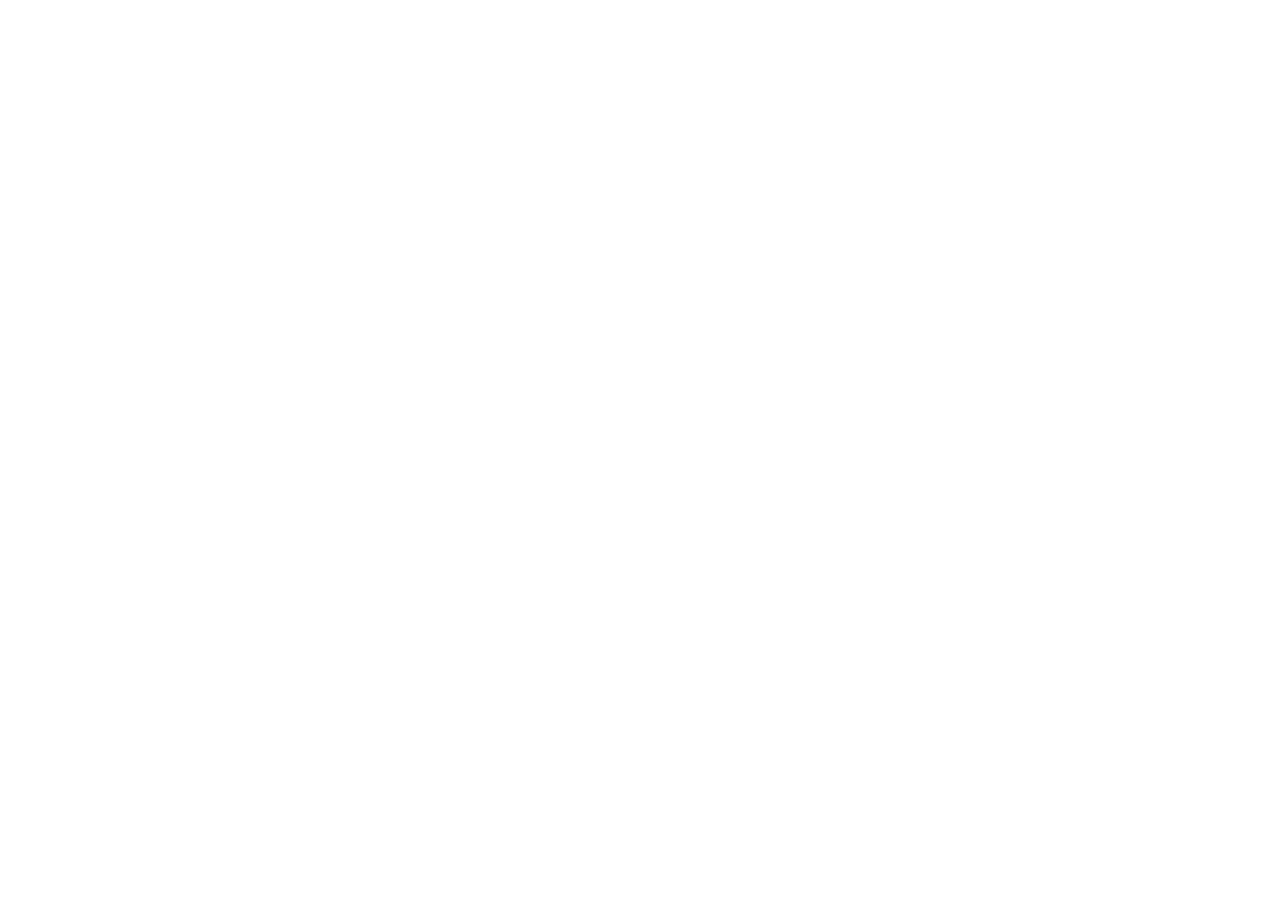
==== index.html @ 4a244398 "first-commit" ====
<!DOCTYPE html>
<html lang="jp">
<head>
  <meta charset="UTF-8">
  <meta http-equiv="X-UA-Compatible" content="IE=edge">
  <meta name="viewport" content="width=device-width, initial-scale=1.0">
  <link rel="stylesheet" href="css/riset.css">
  <link rel="stylesheet" href="css/index.css">
  <title>株式会社TECH</title>
</head>
<body>
  
</body>
</html>
---- css/riset.css ----
html,
body,
div,
span,
object,
iframe,
h1,
h2,
h3,
h4,
h5,
h6,
p,
blockquote,
pre,
abbr,
address,
cite,
code,
del,
dfn,
em,
img,
ins,
kbd,
q,
samp,
small,
strong,
sub,
sup,
var,
b,
i,
dl,
dt,
dd,
ol,
ul,
li,
fieldset,
form,
label,
legend,
table,
caption,
tbody,
tfoot,
thead,
tr,
th,
td,
article,
aside,
canvas,
details,
figcaption,
figure,
footer,
header,
hgroup,
menu,
nav,
section,
summary,
time,
mark,
audio,
video {
  margin: 0;
  padding: 0;
  border: 0;
  outline: 0;
  font-size: 100%;
  vertical-align: baseline;
  background: transparent;
}

body {
  line-height: 1;
}

article,
aside,
details,
figcaption,
figure,
footer,
header,
hgroup,
menu,
nav,
section {
  display: block;
}

nav ul {
  list-style: none;
}

blockquote,
q {
  quotes: none;
}

blockquote:before,
blockquote:after,
q:before,
q:after {
  content: "";
  content: none;
}

a {
  margin: 0;
  padding: 0;
  font-size: 100%;
  vertical-align: baseline;
  background: transparent;
}

/* change colours to suit your needs */
ins {
  background-color: #ff9;
  color: #000;
  text-decoration: none;
}

/* change colours to suit your needs */
mark {
  background-color: #ff9;
  color: #000;
  font-style: italic;
  font-weight: bold;
}

del {
  text-decoration: line-through;
}

abbr[title],
dfn[title] {
  border-bottom: 1px dotted;
  cursor: help;
}

table {
  border-collapse: collapse;
  border-spacing: 0;
}

/* change border colour to suit your needs */
hr {
  display: block;
  height: 1px;
  border: 0;
  border-top: 1px solid #cccccc;
  margin: 1em 0;
  padding: 0;
}

input,
select {
  vertical-align: middle;
}
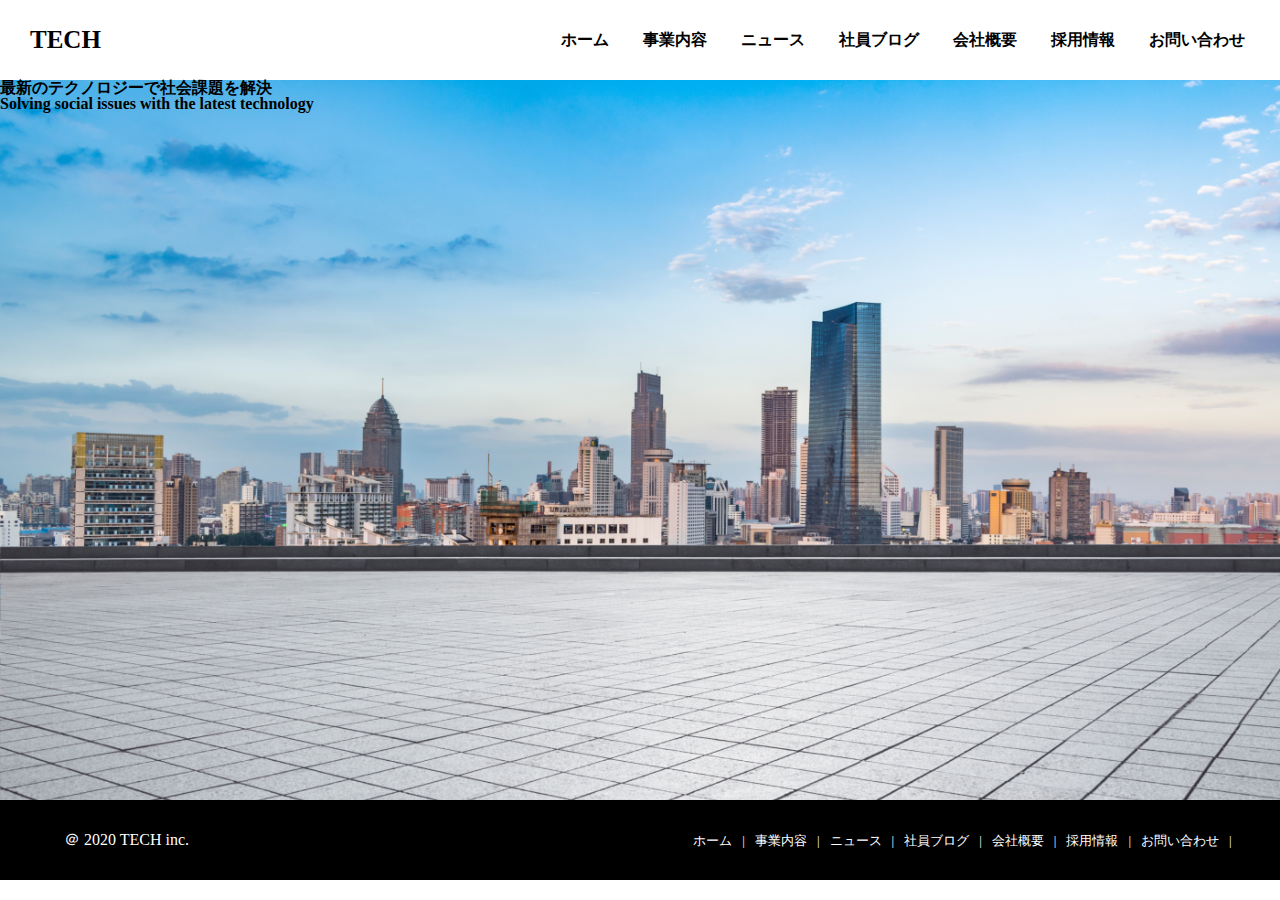
==== commit b551897e: "first-commit" ====
--- a/index.html
+++ b/index.html
@@ -9,6 +9,35 @@
   <title>株式会社TECH</title>
 </head>
 <body>
-  
+  <header>
+    <a href="index.html" class="header-ttl">TECH</a>
+    <ul class="header-nav">
+      <li class="header-li"><a href="index.html">ホーム</a></li>
+      <li class="header-li"><a href="">事業内容</a></li>
+      <li class="header-li"><a href="">ニュース</a></li>
+      <li class="header-li"><a href="">社員ブログ</a></li>
+      <li class="header-li"><a href="">会社概要</a></li>
+      <li class="header-li"><a href="">採用情報</a></li>
+      <li class="header-li"><a href="">お問い合わせ</a></li>
+    </ul>
+  </header>
+  <div class="eye-catch">
+    <h1 class="eye-catch-ttl">最新のテクノロジーで社会課題を解決</h1>
+    <h2 class="eye-catch-txt">Solving social issues with the latest technology</h2>
+  </div>
+  <main>
+  </main>
+  <footer>
+    <small class="footer-copyright">＠ 2020 TECH inc.</small>
+    <ul class="footer-nav">
+      <li class="footer-nav-li"><a href="">ホーム</a></li>
+      <li class="footer-nav-li"><a href="">事業内容</a></li>
+      <li class="footer-nav-li"><a href="">ニュース</a></li>
+      <li class="footer-nav-li"><a href="">社員ブログ</a></li>
+      <li class="footer-nav-li"><a href="">会社概要</a></li>
+      <li class="footer-nav-li"><a href="">採用情報</a></li>
+      <li class="footer-nav-li"><a href="">お問い合わせ</a></li>
+    </ul>
+  </footer>
 </body>
 </html>--- a/css/index.css
+++ b/css/index.css
@@ -0,0 +1,81 @@
+header{
+  width: 100vw;
+  height: 80px;
+  background-color: white;
+  display: flex;
+  justify-content: space-between;
+  align-items: center;
+  
+}
+
+.header-ttl{
+  display: inline-block;
+  font-size: 25px;
+  line-height: 80px;
+  margin-left: 30px;
+  text-decoration: none;
+  color:black;
+  font-weight: bold;
+}
+
+.header-nav{
+  list-style: none;
+  margin-right: 20px;
+}
+
+.header-li{
+  display: inline-block;
+  margin: 0 15px;
+}
+
+.header-li a{
+  text-decoration: none;
+  color: black;
+  font-weight: bold;
+}
+
+.eye-catch{
+  height: 80vh;
+  background-image: url(../img/mv.png);
+  background-size: cover;
+  background-repeat: no-repeat;
+  background-position: center;
+}
+
+
+
+footer{
+  width: 100vw;
+  height: 80px;
+  display: flex;
+  justify-content: space-between;
+  align-items: center;
+  background-color: black;
+}
+
+.footer-copyright{
+  margin-left: 5%;
+  color: white;
+}
+
+.footer-nav{
+  margin-right: 3%;
+  display: flex;
+}
+
+.footer-nav-li{
+  list-style: none;
+  font-size: small;
+  color: white;
+}
+
+.footer-nav-li a{
+  text-decoration: none;
+  color: white;
+}
+
+.footer-nav-li::after{
+  content: "|";
+  display: inline-block;
+  margin: 10px;
+}
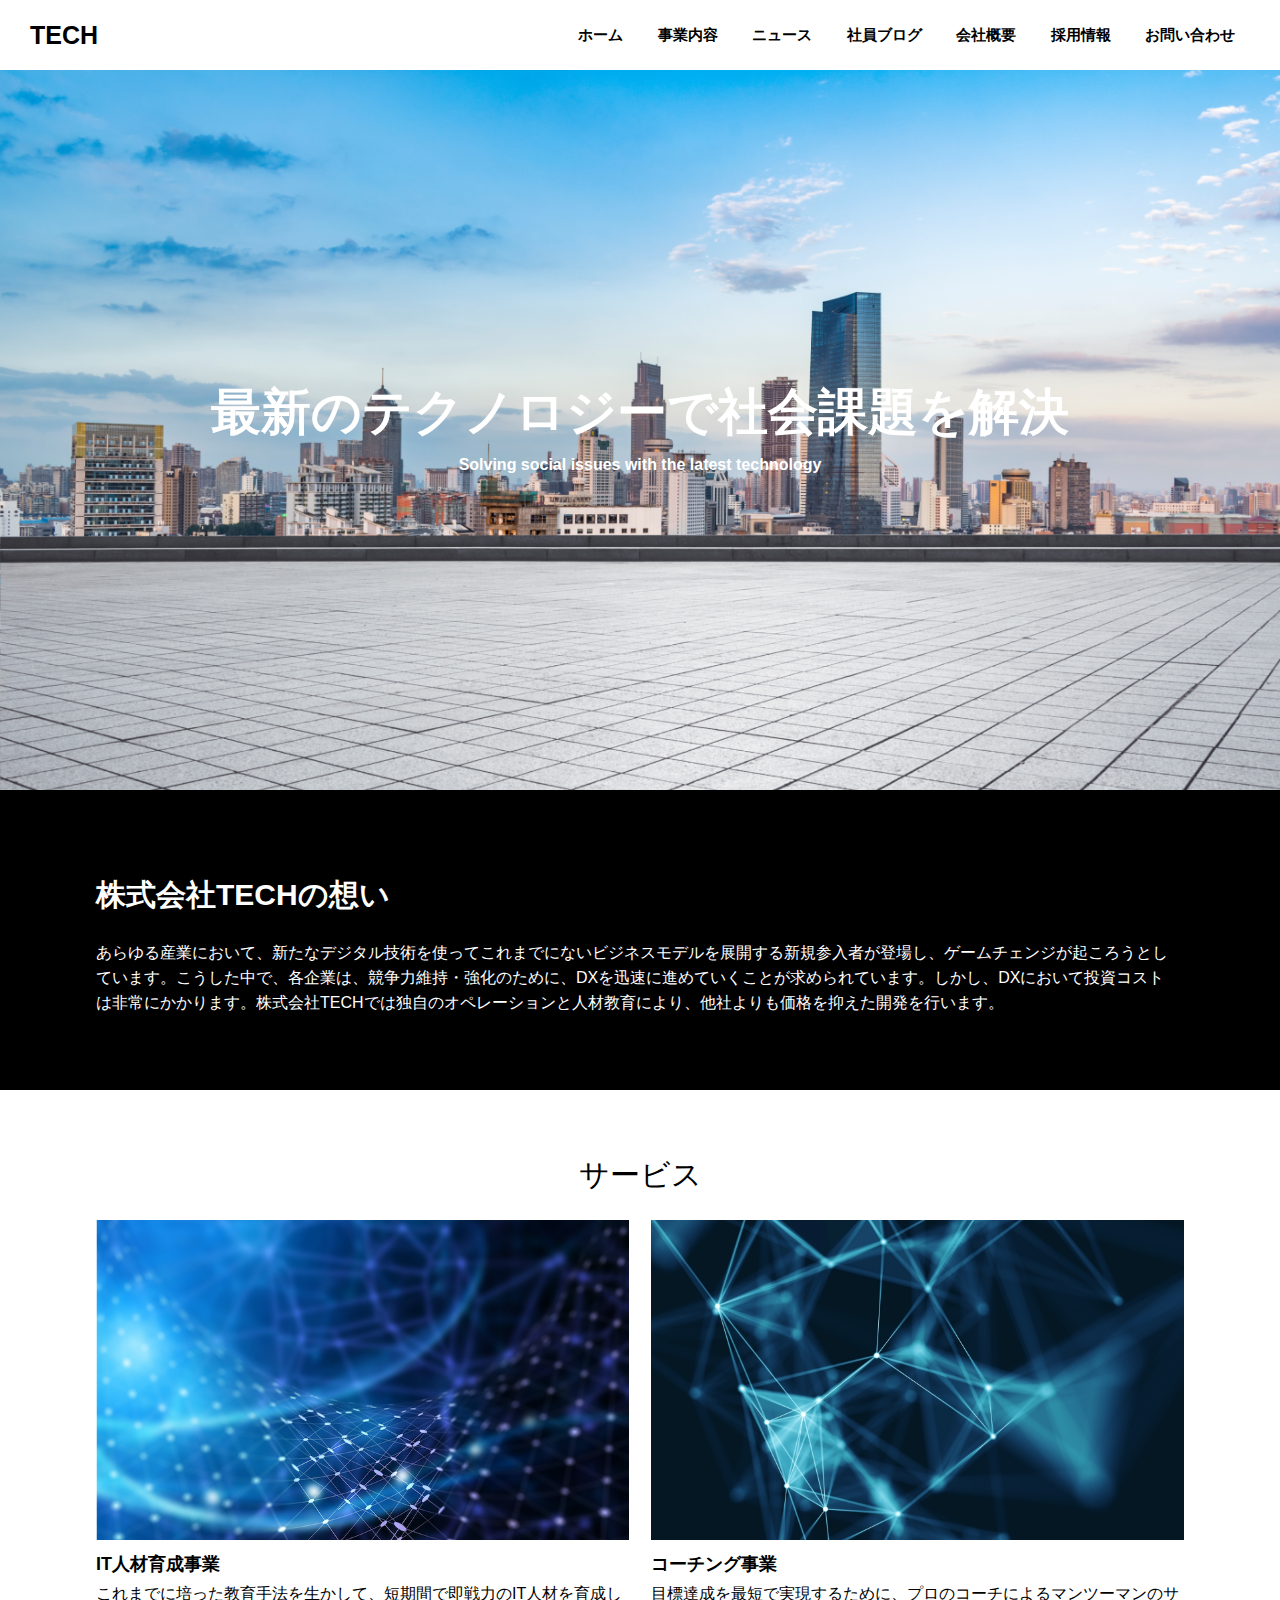
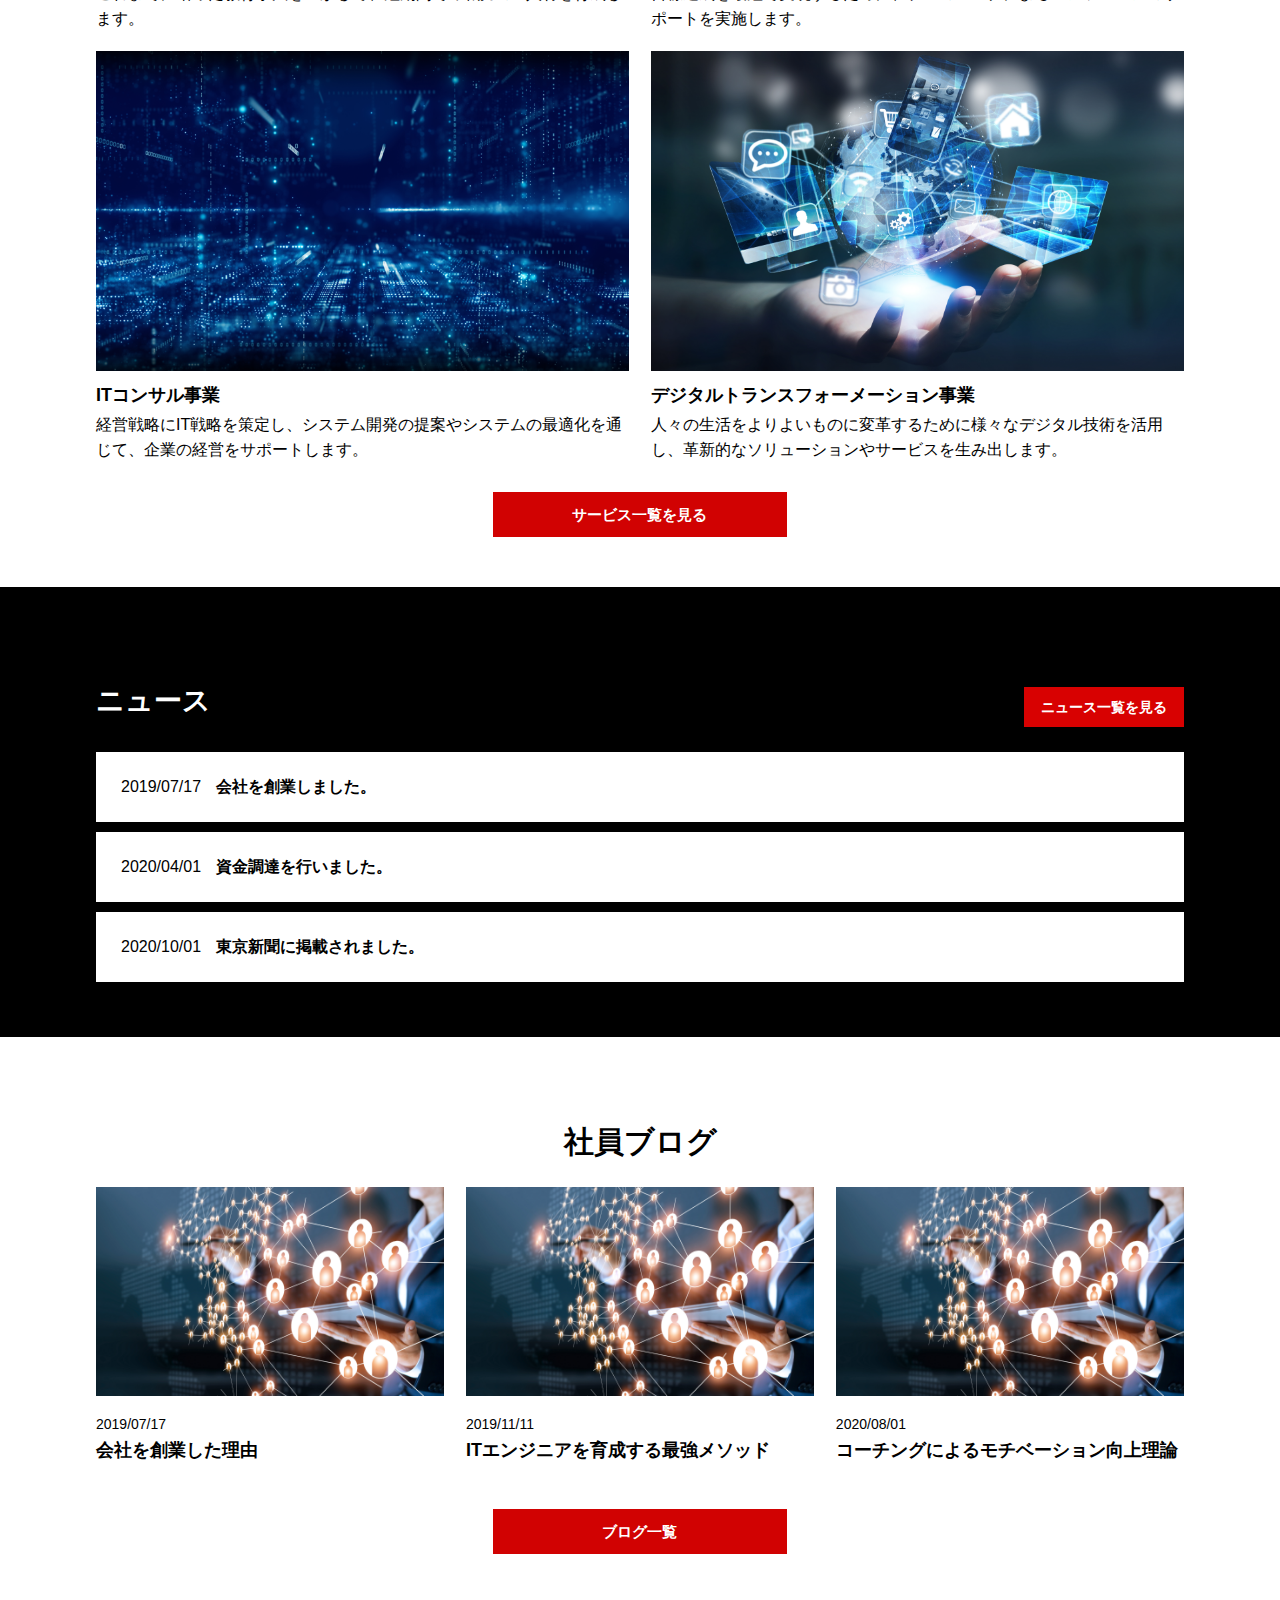
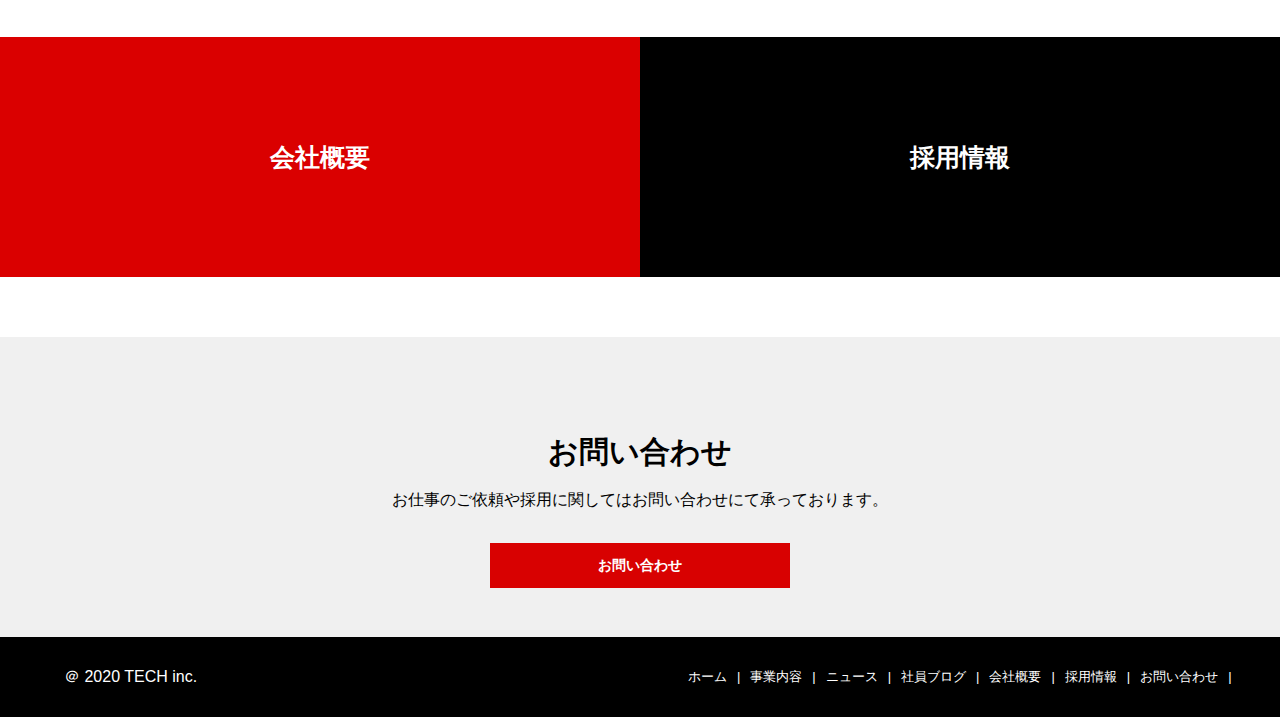
==== commit 538a3a29: "first-commit" ====
--- a/index.html
+++ b/index.html
@@ -13,12 +13,12 @@
     <a href="index.html" class="header-ttl">TECH</a>
     <ul class="header-nav">
       <li class="header-li"><a href="index.html">ホーム</a></li>
-      <li class="header-li"><a href="">事業内容</a></li>
-      <li class="header-li"><a href="">ニュース</a></li>
-      <li class="header-li"><a href="">社員ブログ</a></li>
-      <li class="header-li"><a href="">会社概要</a></li>
-      <li class="header-li"><a href="">採用情報</a></li>
-      <li class="header-li"><a href="">お問い合わせ</a></li>
+      <li class="header-li"><a href="service.html">事業内容</a></li>
+      <li class="header-li"><a href="news.html">ニュース</a></li>
+      <li class="header-li"><a href="blog.html">社員ブログ</a></li>
+      <li class="header-li"><a href="company.html">会社概要</a></li>
+      <li class="header-li"><a href="recruit.html">採用情報</a></li>
+      <li class="header-li"><a href="contact.html">お問い合わせ</a></li>
     </ul>
   </header>
   <div class="eye-catch">
@@ -26,17 +26,102 @@
     <h2 class="eye-catch-txt">Solving social issues with the latest technology</h2>
   </div>
   <main>
+    <div class="top-desc">
+      <div class="top-desc__ttl">株式会社TECHの想い</div>
+      <div class="top-desc__text">あらゆる産業において、新たなデジタル技術を使ってこれまでにないビジネスモデルを展開する新規参入者が登場し、ゲームチェンジが起ころうとし<br>ています。こうした中で、各企業は、競争力維持・強化のために、DXを迅速に進めていくことが求められています。しかし、DXにおいて投資コスト<br>は非常にかかります。株式会社TECHでは独自のオペレーションと人材教育により、他社よりも価格を抑えた開発を行います。</div>
+    </div>
+
+    <div class="main-service">
+      <div class="main-service__ttl">サービス</div>
+      <div class="main-service__cards">
+        <div class="main-service__card">
+          <img src="img/service1.png" alt="">
+          <div class="main-service__card--ttl">IT人材育成事業</div>
+          <div class="main-service__card--text">これまでに培った教育手法を生かして、短期間で即戦力のIT人材を育成します。</div>
+        </div>
+        <div class="main-service__card">
+          <img src="img/service2.png" alt="">
+          <div class="main-service__card--ttl">コーチング事業</div>
+          <div class="main-service__card--text">目標達成を最短で実現するために、プロのコーチによるマンツーマンのサポートを実施します。</div>
+        </div>
+        <div class="main-service__card">
+          <img src="img/service3.png" alt="">
+          <div class="main-service__card--ttl">ITコンサル事業</div>
+          <div class="main-service__card--text">経営戦略にIT戦略を策定し、システム開発の提案やシステムの最適化を通じて、企業の経営をサポートします。</div>
+        </div>
+        <div class="main-service__card">
+          <img src="img/service4.png" alt="">
+          <div class="main-service__card--ttl">デジタルトランスフォーメーション事業</div>
+          <div class="main-service__card--text">人々の生活をよりよいものに変革するために様々なデジタル技術を活用し、革新的なソリューションやサービスを生み出します。</div>
+        </div>
+      </div>
+      <a href="" class="main-service__menu">サービス一覧を見る</a>
+    </div>
+
+    <div class="news">
+      <div class="news-top">
+        <div class="news-ttl">ニュース</div>
+        <a href="" class="news-menu">ニュース一覧を見る</a>
+      </div>
+      <div class="news-li">
+        <a href="" class="news-content">
+          <div class="news-content__date">2019/07/17</div>
+          <div class="news-content__ttl">会社を創業しました。</div>
+        </a>
+        <a href="" class="news-content">
+          <div class="news-content__date">2020/04/01</div>
+          <div class="news-content__ttl">資金調達を行いました。</div>
+        </a>
+        <a href="" class="news-content">
+          <div class="news-content__date">2020/10/01</div>
+          <div class="news-content__ttl">東京新聞に掲載されました。</div>
+        </a>
+      </div>
+    </div>
+
+    <div class="blog">
+      <div class="blog-ttl">社員ブログ</div>
+      <div class="blog-contents">
+        <div class="blog-content">
+          <a href=""><img src="img/blog.png" alt=""></a>
+          <div class="blog-content-date">2019/07/17</div>
+          <a href="" class="blog-content-ttl">会社を創業した理由</a>
+        </div>
+        <div class="blog-content">
+          <a href=""><img src="img/blog.png" alt=""></a>
+          <div class="blog-content-date">2019/11/11</div>
+          <a href="" class="blog-content-ttl">ITエンジニアを育成する最強メソッド</a>
+        </div>
+        <div class="blog-content">
+          <a href=""><img src="img/blog.png" alt=""></a>
+          <div class="blog-content-date">2020/08/01</div>
+          <a href="" class="blog-content-ttl">コーチングによるモチベーション向上理論</a>
+        </div>
+      </div>
+      <a href="" class="blog-content-menu">ブログ一覧</a>
+    </div>
+
+    <div class="info">
+      <a href="" class="info-summary">会社概要</a>
+      <a href="" class="info-concept">採用情報</a>
+    </div>
+    
+    <div class="form">
+      <div class="form-ttl">お問い合わせ</div>
+      <div class="form-text">お仕事のご依頼や採用に関してはお問い合わせにて承っております。</div>
+      <a href="" class="form-menu">お問い合わせ</a>
+    </div>
   </main>
   <footer>
     <small class="footer-copyright">＠ 2020 TECH inc.</small>
     <ul class="footer-nav">
-      <li class="footer-nav-li"><a href="">ホーム</a></li>
-      <li class="footer-nav-li"><a href="">事業内容</a></li>
-      <li class="footer-nav-li"><a href="">ニュース</a></li>
-      <li class="footer-nav-li"><a href="">社員ブログ</a></li>
-      <li class="footer-nav-li"><a href="">会社概要</a></li>
-      <li class="footer-nav-li"><a href="">採用情報</a></li>
-      <li class="footer-nav-li"><a href="">お問い合わせ</a></li>
+      <li class="footer-nav-li"><a href="index.html">ホーム</a></li>
+      <li class="footer-nav-li"><a href="service.html">事業内容</a></li>
+      <li class="footer-nav-li"><a href="news.html">ニュース</a></li>
+      <li class="footer-nav-li"><a href="blog.html">社員ブログ</a></li>
+      <li class="footer-nav-li"><a href="company.html">会社概要</a></li>
+      <li class="footer-nav-li"><a href="recruit.html">採用情報</a></li>
+      <li class="footer-nav-li"><a href="contact.html">お問い合わせ</a></li>
     </ul>
   </footer>
 </body>
--- a/css/index.css
+++ b/css/index.css
@@ -1,17 +1,22 @@
+body{
+  font-family: "Hiragino Kaku Gothic Pro", "ヒラギノ角ゴ Pro", "Yu Gothic Medium", "游ゴシック Medium", sans-serif;
+}
+
 header{
   width: 100vw;
-  height: 80px;
+  height: 70px;
   background-color: white;
   display: flex;
   justify-content: space-between;
   align-items: center;
-  
+  position: fixed;
+  top: 0;
 }
 
 .header-ttl{
   display: inline-block;
   font-size: 25px;
-  line-height: 80px;
+  line-height: 70px;
   margin-left: 30px;
   text-decoration: none;
   color:black;
@@ -20,7 +25,7 @@
 
 .header-nav{
   list-style: none;
-  margin-right: 20px;
+  margin-right: 30px;
 }
 
 .header-li{
@@ -32,16 +37,291 @@
   text-decoration: none;
   color: black;
   font-weight: bold;
+  font-size: 15px;
 }
 
 .eye-catch{
+  width: 100vw;
   height: 80vh;
   background-image: url(../img/mv.png);
   background-size: cover;
   background-repeat: no-repeat;
   background-position: center;
-}
-
+  display: flex;
+  flex-direction: column;
+  justify-content: center;
+  align-items: center;
+  margin-top: 70px;
+}
+
+.eye-catch-ttl{
+  color: white;
+  font-size: 50px;
+  font-weight: bold;
+  margin-bottom: 20px;
+  font-family:"Hiragino Kaku Gothic Pro", "ヒラギノ角ゴ Pro", "Yu Gothic Medium", "游ゴシック Medium", sans-serif;
+}
+
+.eye-catch-txt{
+  color: white;
+}
+
+.top-desc{
+  width: 100vw;
+  height: 300px;
+  background-color: black;
+}
+
+.top-desc__ttl{
+  width: 85%;
+  font-size: 30px;
+  font-weight: bold;
+  margin: 0 auto 30px;
+  padding: 90px 0 0;
+  color: white;
+}
+
+.top-desc__text{
+  width: 85%;
+  margin: 0 auto;
+  font-size: 16px;
+  color: white;
+  line-height: 25px;
+}
+
+
+.main-service{
+  width: 100vw;
+}
+
+.main-service__ttl{
+  width: 100%;
+  display: inline-block;
+  text-align: center;
+  margin: 70px 0 10px;
+  font-size: 30px;
+}
+
+.main-service__cards{
+  width: 85%;
+  margin: 0 auto;
+  display: flex;
+  flex-wrap: wrap;
+  justify-content: space-between;
+}
+
+.main-service__card{
+  width: 49%;
+  margin-top: 20px;
+}
+
+.main-service__card img{
+  width: 100%;
+}
+
+.main-service__card--ttl{
+  font-size: 18px;
+  font-weight: 600;
+  margin: 12px 0 8px;
+}
+
+.main-service__card--text{
+  line-height: 25px;
+  font-size: 16px;
+}
+
+.main-service__menu{
+  display: block;
+  width: 23%;
+  margin: 30px auto 50px;
+  height: 45px;
+  background-color: rgb(209, 2, 2);
+  color: white;
+  text-decoration: none;
+  font-size: 15px;
+  text-align: center;
+  line-height: 45px;
+  font-weight: bold;
+}
+
+.news{
+  width: 100vw;
+  background-color: black;
+  height: 450px;
+}
+
+.news-top{
+  width: 85%;
+  margin: 0 auto;
+  padding: 100px 0 25px;
+  display: flex;
+  justify-content: space-between;
+}
+
+.news-ttl{
+  color: white;
+  font-size: 28px;
+  font-weight: bold;
+}
+
+.news-menu{
+  width: 160px;
+  height: 40px;
+  text-align: center;
+  line-height: 40px;
+  display: inline-block;
+  color: white;
+  text-decoration: none;
+  background-color: rgb(216, 1, 1);
+  font-weight: bold;
+  font-size: 14px;
+}
+
+.news-li{
+  width: 85%;
+  margin: 0 auto;
+}
+
+.news-content{
+  display: flex;
+  background-color: white;
+  height: 70px;
+  margin-bottom: 10px;
+  text-decoration: none;
+}
+
+.news-content__date{
+  line-height: 70px;
+  padding-left: 25px;
+  color: black;
+}
+
+.news-content__ttl{
+  line-height: 70px;
+  padding-left: 15px;
+  color: black;
+  font-weight: bold;
+}
+
+.blog{
+  width: 100vw;
+  height: 600px;
+}
+
+.blog-ttl{
+  width: 100%;
+  display: inline-block;
+  text-align: center;
+  margin: 90px 0 30px;
+  font-size: 30px;
+  font-weight: bold;
+}
+
+.blog-contents{
+  width: 85%;
+  margin: 0 auto;
+  display: flex;
+  justify-content: space-between;
+}
+
+.blog-content{
+  width: 32%;
+}
+
+.blog-content img{
+  width: 100%;
+}
+
+.blog-content-date{
+  margin: 18px 0 10px;
+  font-size: 14px;
+}
+
+.blog-content-ttl{
+  font-size: 18px;
+  font-weight: bold;
+  text-decoration: none;
+  color: black;
+}
+
+.blog-content-menu{
+  display: block;
+  width: 23%;
+  margin: 50px auto 50px;
+  height: 45px;
+  background-color: rgb(209, 2, 2);
+  color: white;
+  text-decoration: none;
+  font-size: 15px;
+  text-align: center;
+  line-height: 45px;
+  font-weight: bold;
+}
+
+.info{
+  width: 100vw;
+  height: 300px;
+  display: flex;
+  justify-content: space-between;
+}
+
+.info-summary{
+  width: 50%;
+  background-color: rgb(218, 0, 0);
+  height: 80%;
+  display: inline-block;
+  text-align: center;
+  line-height: 240px;
+  text-decoration: none;
+  color: white;
+  font-size: 25px;
+  font-weight: bold;
+}
+
+.info-concept{
+  width: 50%;
+  background-color: rgb(0, 0, 0);
+  height: 80%;
+  display: inline-block;
+  text-align: center;
+  line-height: 240px;
+  text-decoration: none;
+  color: white;
+  font-size: 25px;
+  font-weight: bold;
+}
+
+.form{
+  width: 100vw;
+  height: 300px;
+  background-color: rgb(240, 240, 240);
+  text-align: center;
+}
+
+.form-ttl{
+  width: 100%;
+  padding-top: 100px;
+  margin-bottom: 25px;
+  font-size: 30px;
+  font-weight: bold;
+}
+
+.form-text{
+  width: 100%;
+}
+
+.form-menu{
+  width: 300px;
+  height: 45px;
+  line-height: 45px;
+  display: inline-block;
+  color: white;
+  text-decoration: none;
+  background-color: rgb(216, 1, 1);
+  font-weight: bold;
+  font-size: 14px;
+  margin-top: 35px;
+}
 
 
 footer{
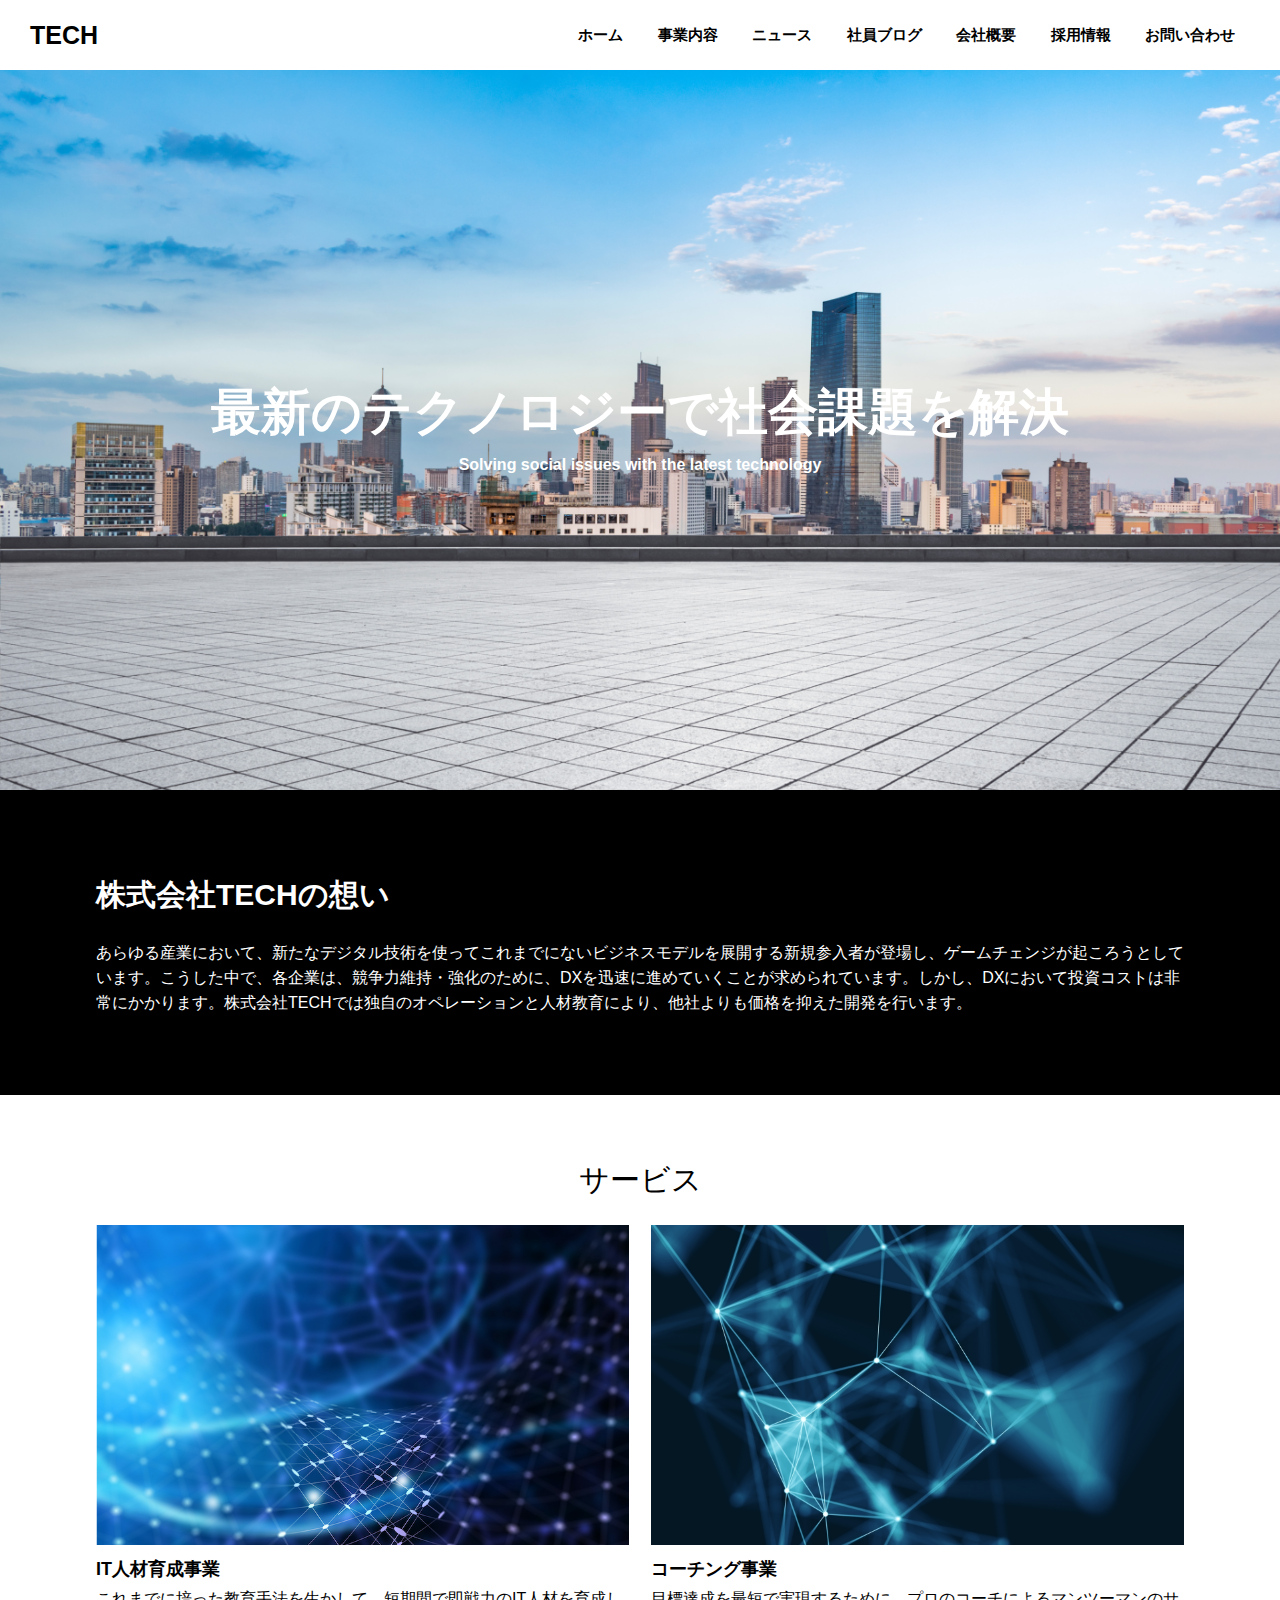
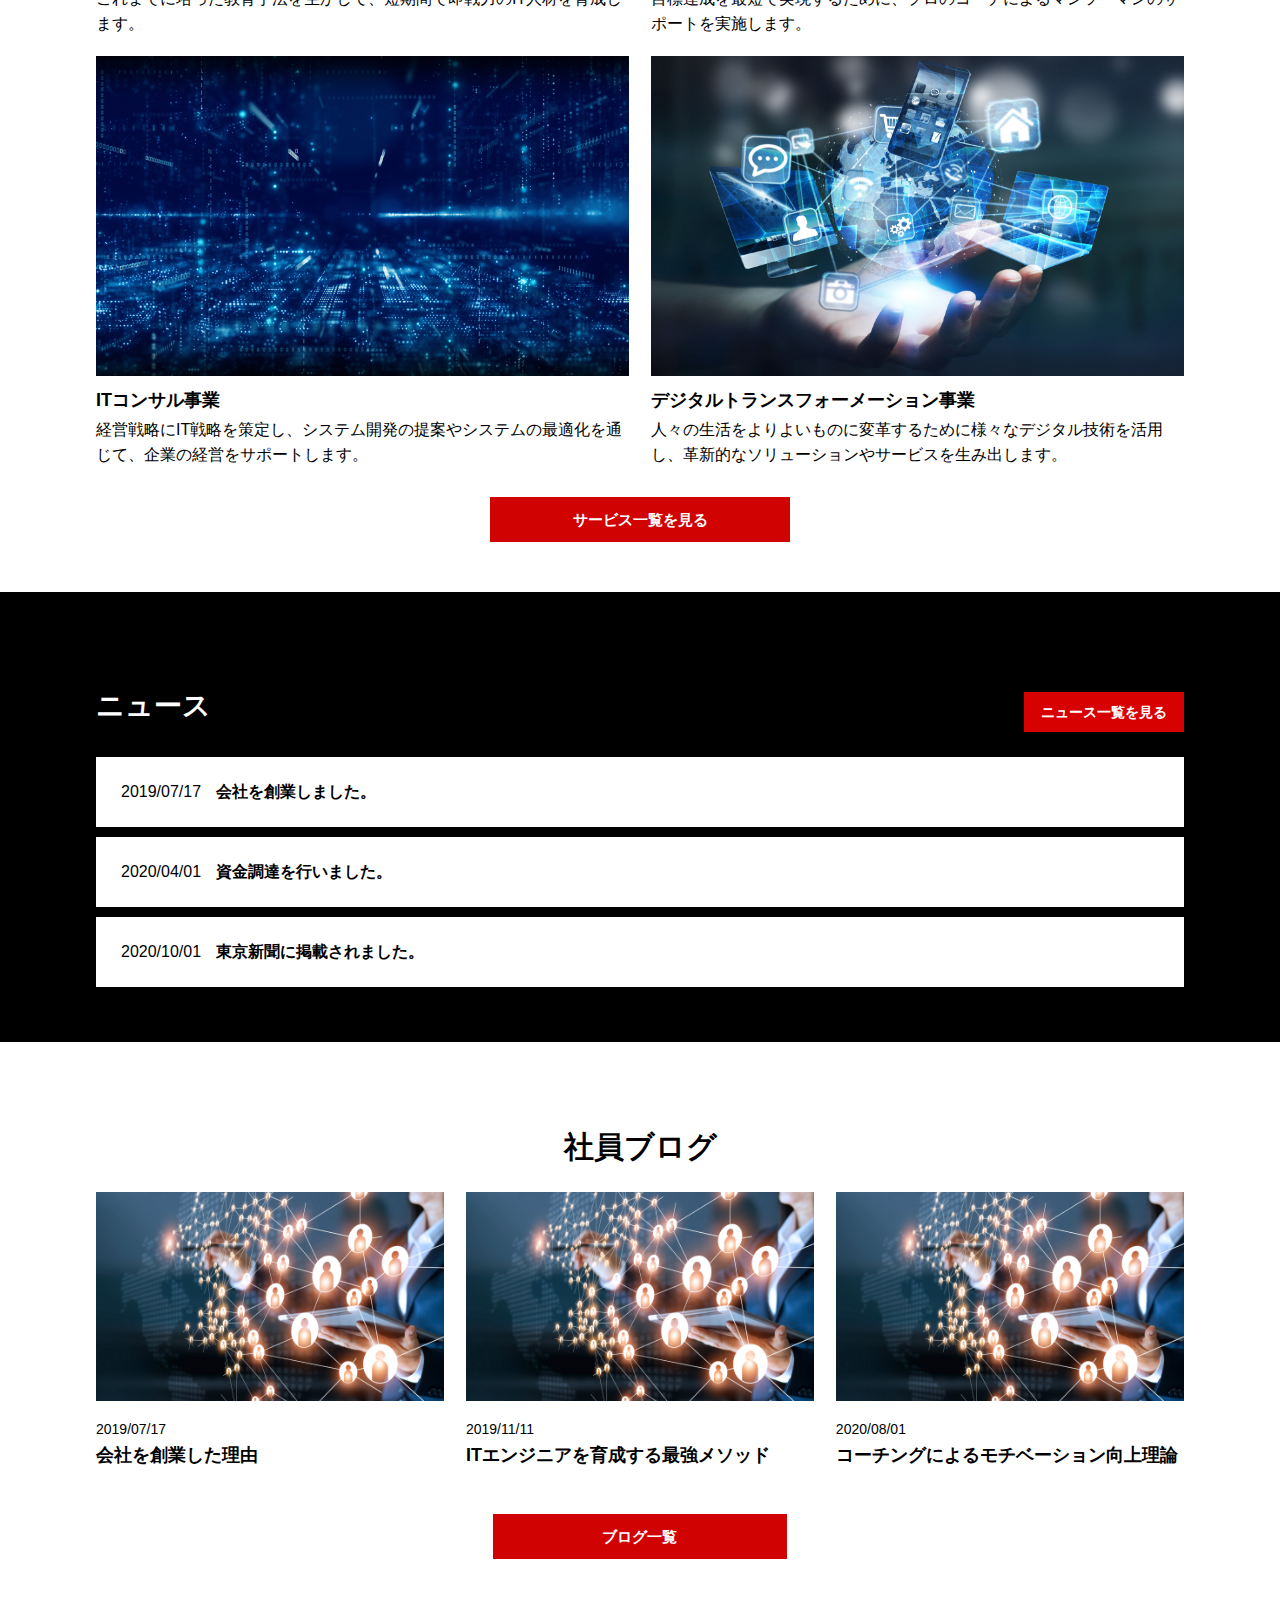
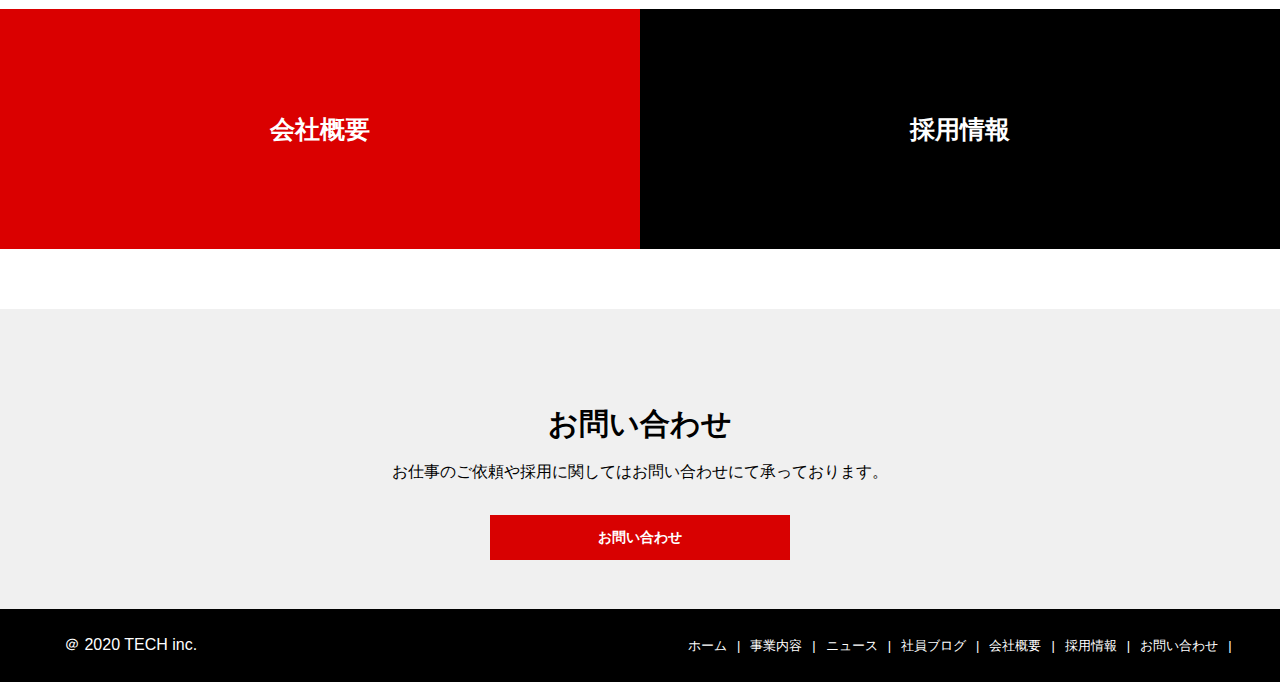
==== commit 94d11d8c: "finished" ====
--- a/index.html
+++ b/index.html
@@ -20,6 +20,22 @@
       <li class="header-li"><a href="recruit.html">採用情報</a></li>
       <li class="header-li"><a href="contact.html">お問い合わせ</a></li>
     </ul>
+    <nav class="nav" id="nav">
+      <ul>
+        <li><a href="index.html">ホーム</a></li>
+        <li><a href="service.html">事業内容</a></li>
+        <li><a href="news.html">ニュース</a></li>
+        <li><a href="blog.html">社員ブログ</a></li>
+        <li><a href="company.html">会社概要</a></li>
+        <li><a href="recruit.html">採用情報</a></li>
+        <li><a href="contact.html">お問い合わせ</a></li>
+      </ul>
+    </nav>
+    <div class="menu" id="menu">
+      <span class="menu__line--top"></span>
+      <span class="menu__line--middle"></span>
+      <span class="menu__line--bottom"></span>
+    </div>
   </header>
   <div class="eye-catch">
     <h1 class="eye-catch-ttl">最新のテクノロジーで社会課題を解決</h1>
@@ -28,7 +44,7 @@
   <main>
     <div class="top-desc">
       <div class="top-desc__ttl">株式会社TECHの想い</div>
-      <div class="top-desc__text">あらゆる産業において、新たなデジタル技術を使ってこれまでにないビジネスモデルを展開する新規参入者が登場し、ゲームチェンジが起ころうとし<br>ています。こうした中で、各企業は、競争力維持・強化のために、DXを迅速に進めていくことが求められています。しかし、DXにおいて投資コスト<br>は非常にかかります。株式会社TECHでは独自のオペレーションと人材教育により、他社よりも価格を抑えた開発を行います。</div>
+      <div class="top-desc__text">あらゆる産業において、新たなデジタル技術を使ってこれまでにないビジネスモデルを展開する新規参入者が登場し、ゲームチェンジが起ころうとしています。こうした中で、各企業は、競争力維持・強化のために、DXを迅速に進めていくことが求められています。しかし、DXにおいて投資コストは非常にかかります。株式会社TECHでは独自のオペレーションと人材教育により、他社よりも価格を抑えた開発を行います。</div>
     </div>
 
     <div class="main-service">
@@ -55,24 +71,24 @@
           <div class="main-service__card--text">人々の生活をよりよいものに変革するために様々なデジタル技術を活用し、革新的なソリューションやサービスを生み出します。</div>
         </div>
       </div>
-      <a href="" class="main-service__menu">サービス一覧を見る</a>
+      <a href="service.html" class="main-service__menu">サービス一覧を見る</a>
     </div>
 
     <div class="news">
       <div class="news-top">
         <div class="news-ttl">ニュース</div>
-        <a href="" class="news-menu">ニュース一覧を見る</a>
+        <a href="news.html" class="news-menu">ニュース一覧を見る</a>
       </div>
       <div class="news-li">
-        <a href="" class="news-content">
+        <a href="news.html" class="news-content">
           <div class="news-content__date">2019/07/17</div>
           <div class="news-content__ttl">会社を創業しました。</div>
         </a>
-        <a href="" class="news-content">
+        <a href="news.html" class="news-content">
           <div class="news-content__date">2020/04/01</div>
           <div class="news-content__ttl">資金調達を行いました。</div>
         </a>
-        <a href="" class="news-content">
+        <a href="news.html" class="news-content">
           <div class="news-content__date">2020/10/01</div>
           <div class="news-content__ttl">東京新聞に掲載されました。</div>
         </a>
@@ -98,18 +114,17 @@
           <a href="" class="blog-content-ttl">コーチングによるモチベーション向上理論</a>
         </div>
       </div>
-      <a href="" class="blog-content-menu">ブログ一覧</a>
+      <a href="blog.html" class="blog-content-menu">ブログ一覧</a>
     </div>
 
     <div class="info">
-      <a href="" class="info-summary">会社概要</a>
-      <a href="" class="info-concept">採用情報</a>
+      <a href="company.html" class="info-summary">会社概要</a>
+      <a href="recruit.html" class="info-concept">採用情報</a>
     </div>
-    
     <div class="form">
       <div class="form-ttl">お問い合わせ</div>
       <div class="form-text">お仕事のご依頼や採用に関してはお問い合わせにて承っております。</div>
-      <a href="" class="form-menu">お問い合わせ</a>
+      <a href="contact.html" class="form-menu">お問い合わせ</a>
     </div>
   </main>
   <footer>
@@ -124,5 +139,6 @@
       <li class="footer-nav-li"><a href="contact.html">お問い合わせ</a></li>
     </ul>
   </footer>
+  <script src="main.js"></script>
 </body>
 </html>--- a/css/index.css
+++ b/css/index.css
@@ -11,6 +11,88 @@
   align-items: center;
   position: fixed;
   top: 0;
+  }
+
+@media screen and (max-width:1500px) {
+  .nav{
+    display: none;
+  }
+
+  .menu{
+    display: none;
+  }
+}
+
+@media screen and (max-width:768px) {
+  .header-nav{
+    display: none;
+  }
+  .nav a{
+  text-decoration: none;
+  color: blue
+  }
+  .nav{
+    display: block;
+    position: absolute;
+    top: 0;
+    height: 100vh;
+    width: 100%;
+    left: -100%;
+    background: #eee;
+    transition: .7s;
+    text-align: center;
+  }
+  .nav ul{
+    padding-top: 80px;
+  }
+  .nav ul li{
+    list-style-type: none;
+    margin-top: 50px;
+  }
+  .menu {
+    display: inline-block;
+    width: 45px;
+    height: 40px;
+    cursor: pointer;
+    position: relative;
+    left: 20px;
+    top: 20px;
+    margin-right: 50px;
+    margin-top: -30px;
+  }
+  .menu__line--top,
+  .menu__line--middle,
+  .menu__line--bottom {
+    display: inline-block;
+    width: 100%;
+    height: 4px;
+    background-color: #000;
+    position: absolute;
+    transition: 0.5s;
+  }
+  .menu__line--top {
+    top: 0;
+  }
+  .menu__line--middle {
+    top: 18px;
+  }
+  .menu__line--bottom {
+    bottom: 0;
+  }
+  .menu.open span:nth-of-type(1) {
+    top: 14px;
+    transform: rotate(45deg);
+  }
+  .menu.open span:nth-of-type(2) {
+    opacity: 0;
+  }
+  .menu.open span:nth-of-type(3) {
+    top: 14px;
+    transform: rotate(-45deg);
+  }
+  .in{
+    transform: translateX(100%);
+  }
 }
 
 .header-ttl{
@@ -23,6 +105,13 @@
   font-weight: bold;
 }
 
+.header-ttl:hover{
+  opacity: 0.7;
+}
+.header-li a:hover{
+  opacity: 0.7;
+}
+
 .header-nav{
   list-style: none;
   margin-right: 30px;
@@ -39,6 +128,7 @@
   font-weight: bold;
   font-size: 15px;
 }
+
 
 .eye-catch{
   width: 100vw;
@@ -58,7 +148,7 @@
   color: white;
   font-size: 50px;
   font-weight: bold;
-  margin-bottom: 20px;
+  margin: 0 50px 20px;
   font-family:"Hiragino Kaku Gothic Pro", "ヒラギノ角ゴ Pro", "Yu Gothic Medium", "游ゴシック Medium", sans-serif;
 }
 
@@ -67,8 +157,8 @@
 }
 
 .top-desc{
-  width: 100vw;
-  height: 300px;
+  display: block;
+  width: 100vw;
   background-color: black;
 }
 
@@ -87,6 +177,7 @@
   font-size: 16px;
   color: white;
   line-height: 25px;
+  padding-bottom: 80px;
 }
 
 
@@ -113,6 +204,14 @@
 .main-service__card{
   width: 49%;
   margin-top: 20px;
+}
+
+@media screen and (max-width: 768px){
+  .main-service__card {
+    width: 85%;
+    margin: 0 auto;
+    margin-top: 20px;
+  }
 }
 
 .main-service__card img{
@@ -132,7 +231,7 @@
 
 .main-service__menu{
   display: block;
-  width: 23%;
+  width: 300px;
   margin: 30px auto 50px;
   height: 45px;
   background-color: rgb(209, 2, 2);
@@ -142,6 +241,10 @@
   text-align: center;
   line-height: 45px;
   font-weight: bold;
+}
+
+.main-service__menu:hover{
+  opacity: 0.8;
 }
 
 .news{
@@ -177,6 +280,10 @@
   font-size: 14px;
 }
 
+.news-menu:hover{
+  opacity: 0.8;
+}
+
 .news-li{
   width: 85%;
   margin: 0 auto;
@@ -188,6 +295,10 @@
   height: 70px;
   margin-bottom: 10px;
   text-decoration: none;
+}
+
+.news-content:hover{
+  opacity: 0.8;
 }
 
 .news-content__date{
@@ -205,7 +316,6 @@
 
 .blog{
   width: 100vw;
-  height: 600px;
 }
 
 .blog-ttl{
@@ -221,11 +331,19 @@
   width: 85%;
   margin: 0 auto;
   display: flex;
+  flex-wrap: wrap;
   justify-content: space-between;
 }
 
 .blog-content{
   width: 32%;
+}
+
+@media screen and (max-width:768px) {
+  .blog-content{
+    width: 85%;
+    margin: 0 auto 30px;
+  }
 }
 
 .blog-content img{
@@ -258,6 +376,10 @@
   font-weight: bold;
 }
 
+.blog-content-menu:hover{
+  opacity: 0.8;
+}
+
 .info{
   width: 100vw;
   height: 300px;
@@ -278,6 +400,10 @@
   font-weight: bold;
 }
 
+.info-summary:hover{
+  opacity: 0.8;
+}
+
 .info-concept{
   width: 50%;
   background-color: rgb(0, 0, 0);
@@ -289,6 +415,10 @@
   color: white;
   font-size: 25px;
   font-weight: bold;
+}
+
+.info-concept:hover{
+  opacity: 0.8;
 }
 
 .form{
@@ -323,10 +453,13 @@
   margin-top: 35px;
 }
 
+.form-menu:hover{
+  opacity: 0.8;
+}
+
 
 footer{
   width: 100vw;
-  height: 80px;
   display: flex;
   justify-content: space-between;
   align-items: center;
@@ -342,20 +475,45 @@
   margin-right: 3%;
   display: flex;
 }
-
 .footer-nav-li{
   list-style: none;
   font-size: small;
   color: white;
-}
-
-.footer-nav-li a{
-  text-decoration: none;
-  color: white;
-}
-
+  margin: 20px 0;
+}
 .footer-nav-li::after{
   content: "|";
   display: inline-block;
   margin: 10px;
 }
+
+@media screen and (max-width:768px) {
+  .footer-nav{
+    text-align: center;
+    width: 50%;
+    justify-content: center;
+    flex-direction: column;
+    margin: 20px 30px 20px 0;
+  }
+  .footer-nav-li::after{
+    display: none;
+  }
+  .footer-nav-li{
+    margin: 7px 0;
+  }
+  .footer-copyright{
+    width: 50%;
+    text-align: center;
+  }
+}
+
+.footer-nav-li a{
+  text-decoration: none;
+  color: white;
+}
+
+.footer-nav-li a:hover{
+  opacity: 0.6;
+}
+
+
